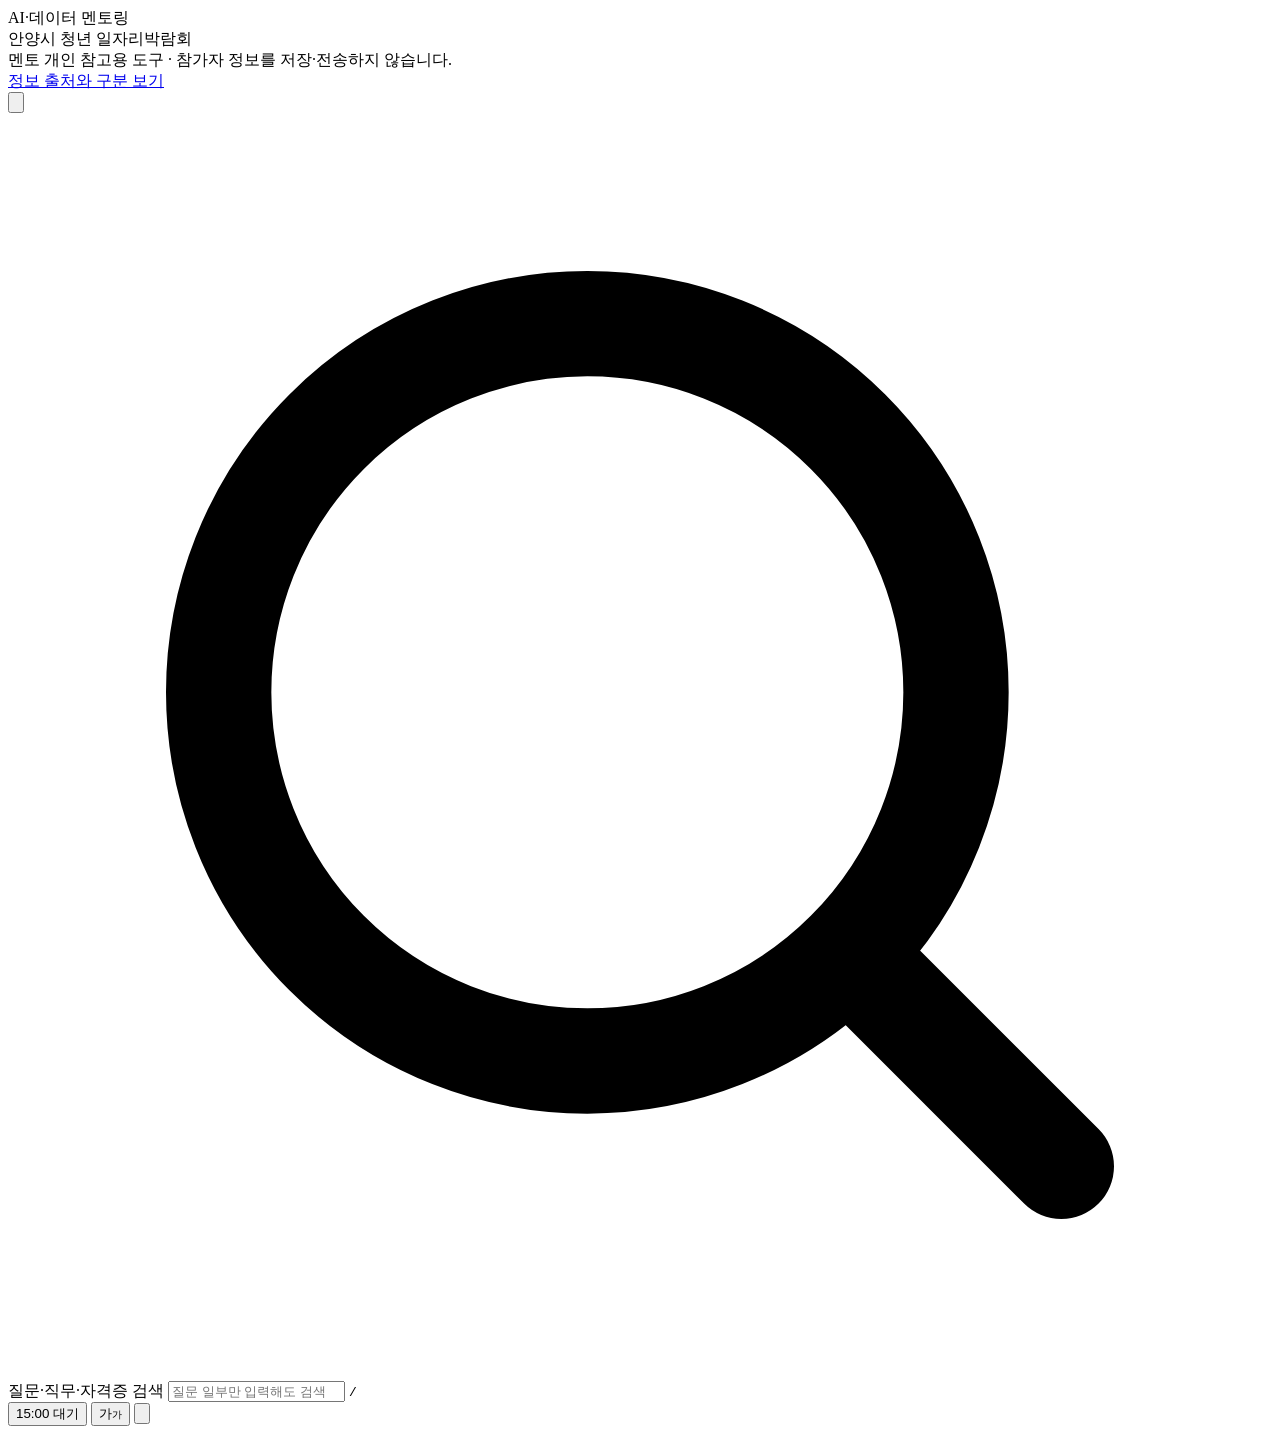
==== index.html @ f0202d08 "Add files via upload" ====
<!doctype html>
<html lang="ko">
<head>
  <meta charset="utf-8">
  <meta name="viewport" content="width=device-width, initial-scale=1">
  <meta name="robots" content="noindex, nofollow">
  <meta name="description" content="안양시 청년 일자리박람회 AI·데이터 현직자 멘토링용 상담 대시보드 (멘토 개인 참고용)">
  <title>AI·데이터 멘토링 대시보드</title>
  <link rel="icon" href="data:image/svg+xml,%3Csvg xmlns='http://www.w3.org/2000/svg' viewBox='0 0 32 32'%3E%3Crect width='32' height='32' rx='8' fill='%231f4fd8'/%3E%3Cpath d='M9 22l4-12h2l4 12M10.5 18h7M23 10v12' stroke='white' stroke-width='2.4' fill='none' stroke-linecap='round'/%3E%3C/svg%3E">
  <link rel="stylesheet" href="assets/css/style.css">
  <script>
    /* 테마·글자 크기는 화면 깜빡임 방지를 위해 먼저 적용 (브라우저 저장소 사용 불가 시 기본값) */
    (function () {
      try {
        var t = localStorage.getItem("md-theme"); if (t) document.documentElement.setAttribute("data-theme", t);
        var f = localStorage.getItem("md-fs"); if (f) document.documentElement.style.setProperty("--fs", f + "px");
      } catch (e) {}
    })();
  </script>
</head>
<body>
  <div class="app">
    <aside class="sidebar" id="sidebar" aria-label="주 메뉴">
      <div class="brand">
        <div class="brand-title">AI·데이터 멘토링</div>
        <div class="brand-sub" id="brandSub">안양시 청년 일자리박람회</div>
      </div>
      <nav id="nav"></nav>
      <div class="sidebar-foot">
        멘토 개인 참고용 도구 · 참가자 정보를 저장·전송하지 않습니다.<br>
        <a href="#/sources">정보 출처와 구분 보기</a>
      </div>
    </aside>
    <div class="scrim" id="scrim"></div>

    <div class="main">
      <header class="topbar">
        <button class="icon-btn menu-btn" id="menuBtn" aria-label="메뉴 열기">
          <svg viewBox="0 0 24 24" fill="none" stroke="currentColor" stroke-width="2" stroke-linecap="round"><path d="M4 6h16M4 12h16M4 18h16"/></svg>
        </button>
        <div class="search-wrap" role="search">
          <svg class="s-icon" viewBox="0 0 24 24" fill="none" stroke="currentColor" stroke-width="2" stroke-linecap="round"><circle cx="11" cy="11" r="7"/><path d="M20 20l-3.5-3.5"/></svg>
          <label for="q" class="sr-only">질문·직무·자격증 검색</label>
          <input id="q" type="search" autocomplete="off" placeholder="질문 일부만 입력해도 검색 (예: 자격증, 비전공, 파이썬)">
          <kbd>/</kbd>
          <div class="search-pop" id="searchPop" role="listbox"></div>
        </div>
        <div class="top-tools">
          <button class="mini-timer" id="miniTimer" title="상담 타이머 (홈으로 이동)">
            <span class="mt-time" id="mtTime">15:00</span>
            <span class="mt-stage" id="mtStage">대기</span>
          </button>
          <button class="icon-btn fs" id="fsBtn" title="글자 크기 변경" aria-label="글자 크기 변경">가<span style="font-size:.75em">가</span></button>
          <button class="icon-btn" id="themeBtn" title="밝게/어둡게" aria-label="밝게/어둡게 전환">
            <svg viewBox="0 0 24 24" fill="none" stroke="currentColor" stroke-width="2" stroke-linecap="round"><path d="M21 12.8A9 9 0 1 1 11.2 3a7 7 0 0 0 9.8 9.8z"/></svg>
          </button>
        </div>
      </header>
      <main class="content" id="view" tabindex="-1"></main>
    </div>
  </div>
  <div class="toast" id="toast" role="status" aria-live="polite"></div>
  <noscript><p style="padding:20px">이 대시보드는 JavaScript가 필요합니다.</p></noscript>

  <!-- 콘텐츠 데이터 (행사 직전 수정은 data 폴더의 파일만 고치면 됩니다) -->
  <script src="data/mentor.js"></script>
  <script src="data/jobs.js"></script>
  <script src="data/explore.js"></script>
  <script src="data/levels.js"></script>
  <script src="data/faq.js"></script>
  <script src="data/resources.js"></script>
  <script src="assets/js/app.js"></script>
</body>
</html>
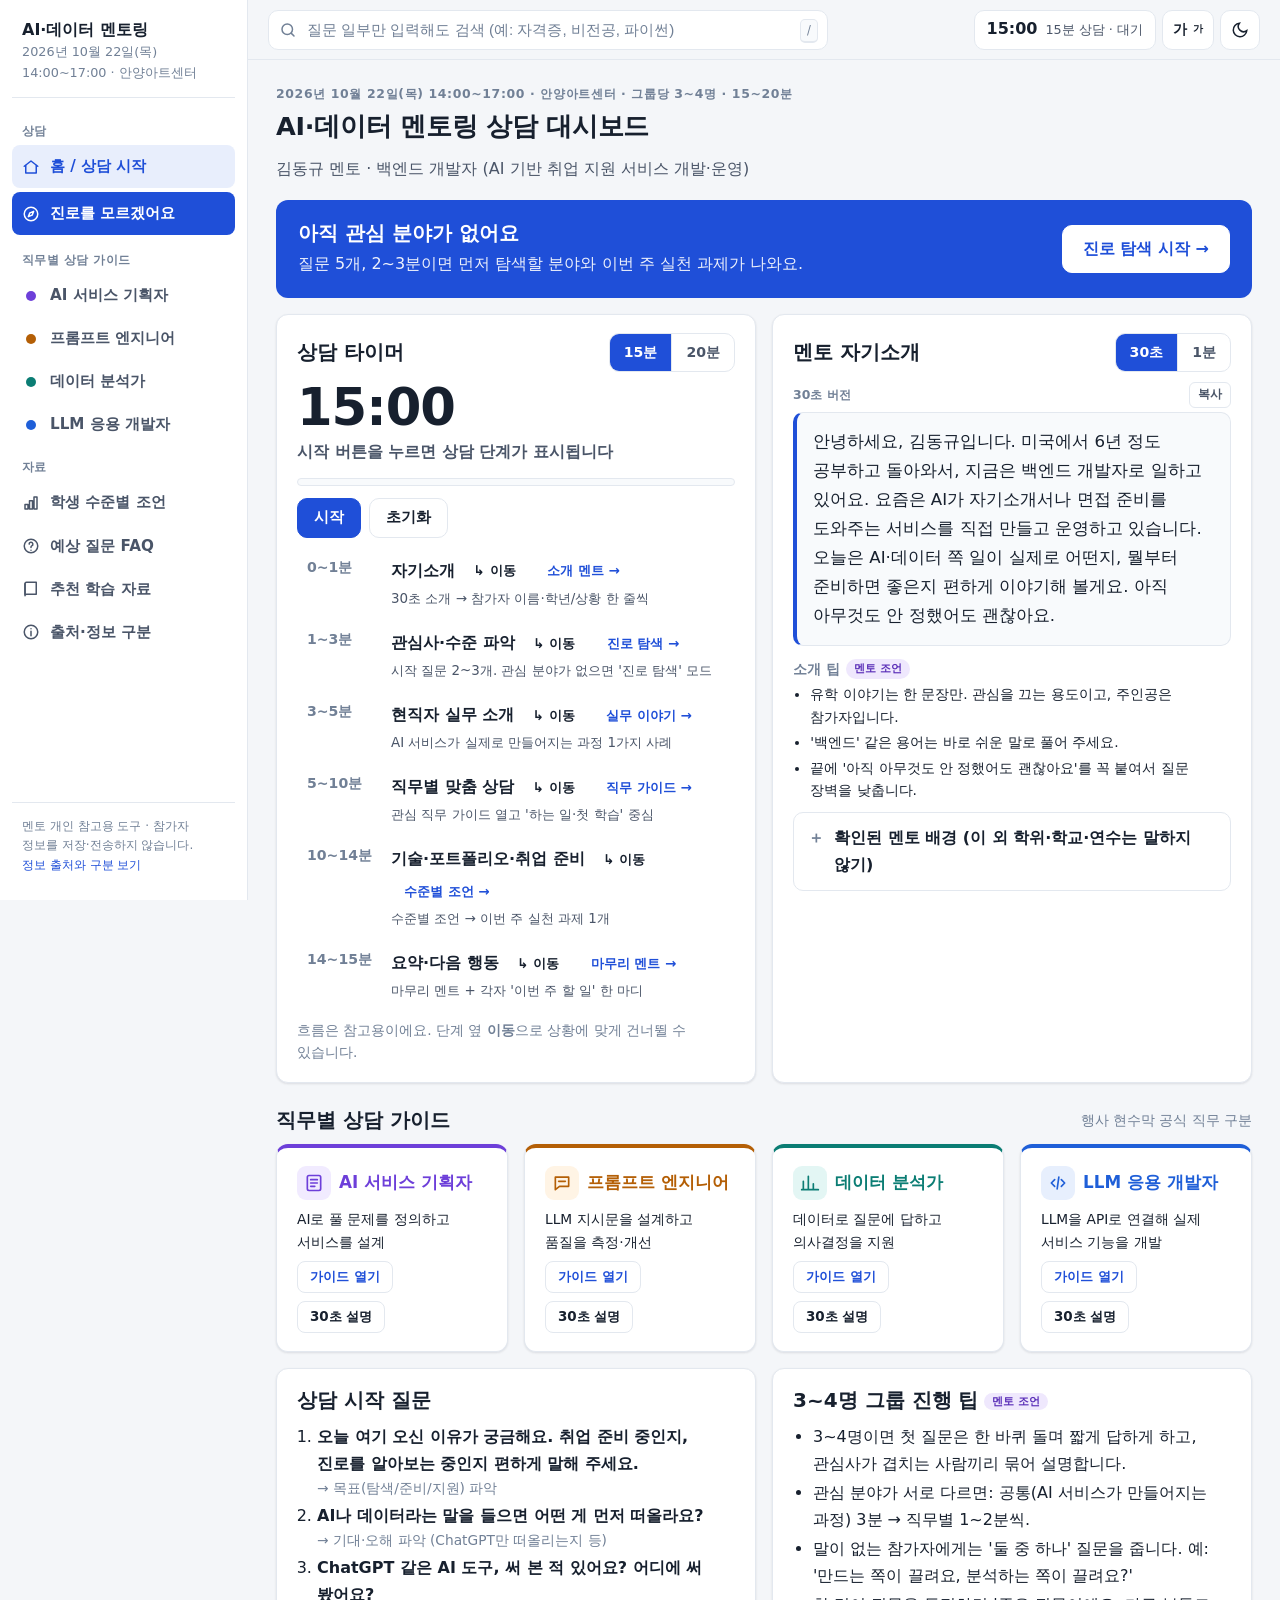
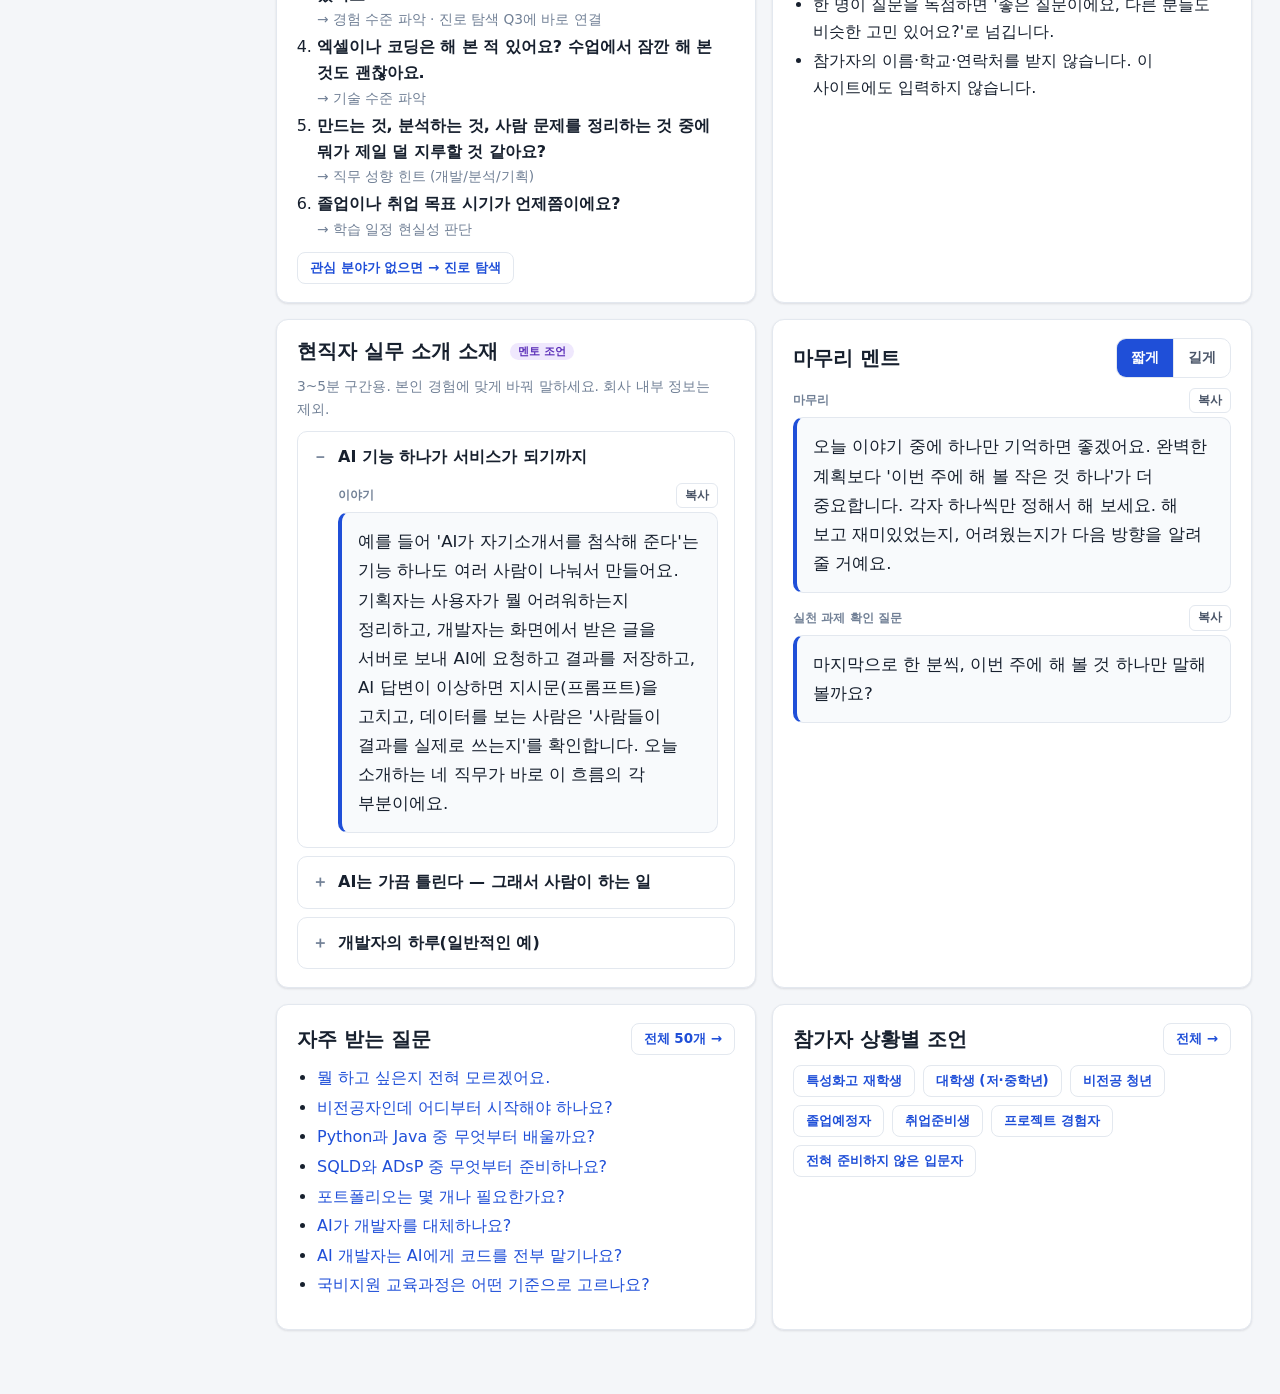
==== commit 8e10a523: "Update index.html for dashboard redirection Removed viewport and description meta tags, added redire" ====
--- a/index.html
+++ b/index.html
@@ -2,73 +2,12 @@
 <html lang="ko">
 <head>
   <meta charset="utf-8">
-  <meta name="viewport" content="width=device-width, initial-scale=1">
   <meta name="robots" content="noindex, nofollow">
-  <meta name="description" content="안양시 청년 일자리박람회 AI·데이터 현직자 멘토링용 상담 대시보드 (멘토 개인 참고용)">
+  <meta http-equiv="refresh" content="0; url=anyang-ai-data-mentor-2026/">
   <title>AI·데이터 멘토링 대시보드</title>
-  <link rel="icon" href="data:image/svg+xml,%3Csvg xmlns='http://www.w3.org/2000/svg' viewBox='0 0 32 32'%3E%3Crect width='32' height='32' rx='8' fill='%231f4fd8'/%3E%3Cpath d='M9 22l4-12h2l4 12M10.5 18h7M23 10v12' stroke='white' stroke-width='2.4' fill='none' stroke-linecap='round'/%3E%3C/svg%3E">
-  <link rel="stylesheet" href="assets/css/style.css">
-  <script>
-    /* 테마·글자 크기는 화면 깜빡임 방지를 위해 먼저 적용 (브라우저 저장소 사용 불가 시 기본값) */
-    (function () {
-      try {
-        var t = localStorage.getItem("md-theme"); if (t) document.documentElement.setAttribute("data-theme", t);
-        var f = localStorage.getItem("md-fs"); if (f) document.documentElement.style.setProperty("--fs", f + "px");
-      } catch (e) {}
-    })();
-  </script>
+  <script>location.replace("anyang-ai-data-mentor-2026/" + location.hash);</script>
 </head>
 <body>
-  <div class="app">
-    <aside class="sidebar" id="sidebar" aria-label="주 메뉴">
-      <div class="brand">
-        <div class="brand-title">AI·데이터 멘토링</div>
-        <div class="brand-sub" id="brandSub">안양시 청년 일자리박람회</div>
-      </div>
-      <nav id="nav"></nav>
-      <div class="sidebar-foot">
-        멘토 개인 참고용 도구 · 참가자 정보를 저장·전송하지 않습니다.<br>
-        <a href="#/sources">정보 출처와 구분 보기</a>
-      </div>
-    </aside>
-    <div class="scrim" id="scrim"></div>
-
-    <div class="main">
-      <header class="topbar">
-        <button class="icon-btn menu-btn" id="menuBtn" aria-label="메뉴 열기">
-          <svg viewBox="0 0 24 24" fill="none" stroke="currentColor" stroke-width="2" stroke-linecap="round"><path d="M4 6h16M4 12h16M4 18h16"/></svg>
-        </button>
-        <div class="search-wrap" role="search">
-          <svg class="s-icon" viewBox="0 0 24 24" fill="none" stroke="currentColor" stroke-width="2" stroke-linecap="round"><circle cx="11" cy="11" r="7"/><path d="M20 20l-3.5-3.5"/></svg>
-          <label for="q" class="sr-only">질문·직무·자격증 검색</label>
-          <input id="q" type="search" autocomplete="off" placeholder="질문 일부만 입력해도 검색 (예: 자격증, 비전공, 파이썬)">
-          <kbd>/</kbd>
-          <div class="search-pop" id="searchPop" role="listbox"></div>
-        </div>
-        <div class="top-tools">
-          <button class="mini-timer" id="miniTimer" title="상담 타이머 (홈으로 이동)">
-            <span class="mt-time" id="mtTime">15:00</span>
-            <span class="mt-stage" id="mtStage">대기</span>
-          </button>
-          <button class="icon-btn fs" id="fsBtn" title="글자 크기 변경" aria-label="글자 크기 변경">가<span style="font-size:.75em">가</span></button>
-          <button class="icon-btn" id="themeBtn" title="밝게/어둡게" aria-label="밝게/어둡게 전환">
-            <svg viewBox="0 0 24 24" fill="none" stroke="currentColor" stroke-width="2" stroke-linecap="round"><path d="M21 12.8A9 9 0 1 1 11.2 3a7 7 0 0 0 9.8 9.8z"/></svg>
-          </button>
-        </div>
-      </header>
-      <main class="content" id="view" tabindex="-1"></main>
-    </div>
-  </div>
-  <div class="toast" id="toast" role="status" aria-live="polite"></div>
-  <noscript><p style="padding:20px">이 대시보드는 JavaScript가 필요합니다.</p></noscript>
-
-  <!-- 콘텐츠 데이터 (행사 직전 수정은 data 폴더의 파일만 고치면 됩니다) -->
-  <script src="data/mentor.js"></script>
-  <script src="data/jobs.js"></script>
-  <script src="data/explore.js"></script>
-  <script src="data/levels.js"></script>
-  <script src="data/faq.js"></script>
-  <script src="data/resources.js"></script>
-  <script src="assets/js/app.js"></script>
+  <p><a href="anyang-ai-data-mentor-2026/">AI·데이터 멘토링 대시보드로 이동</a></p>
 </body>
 </html>
